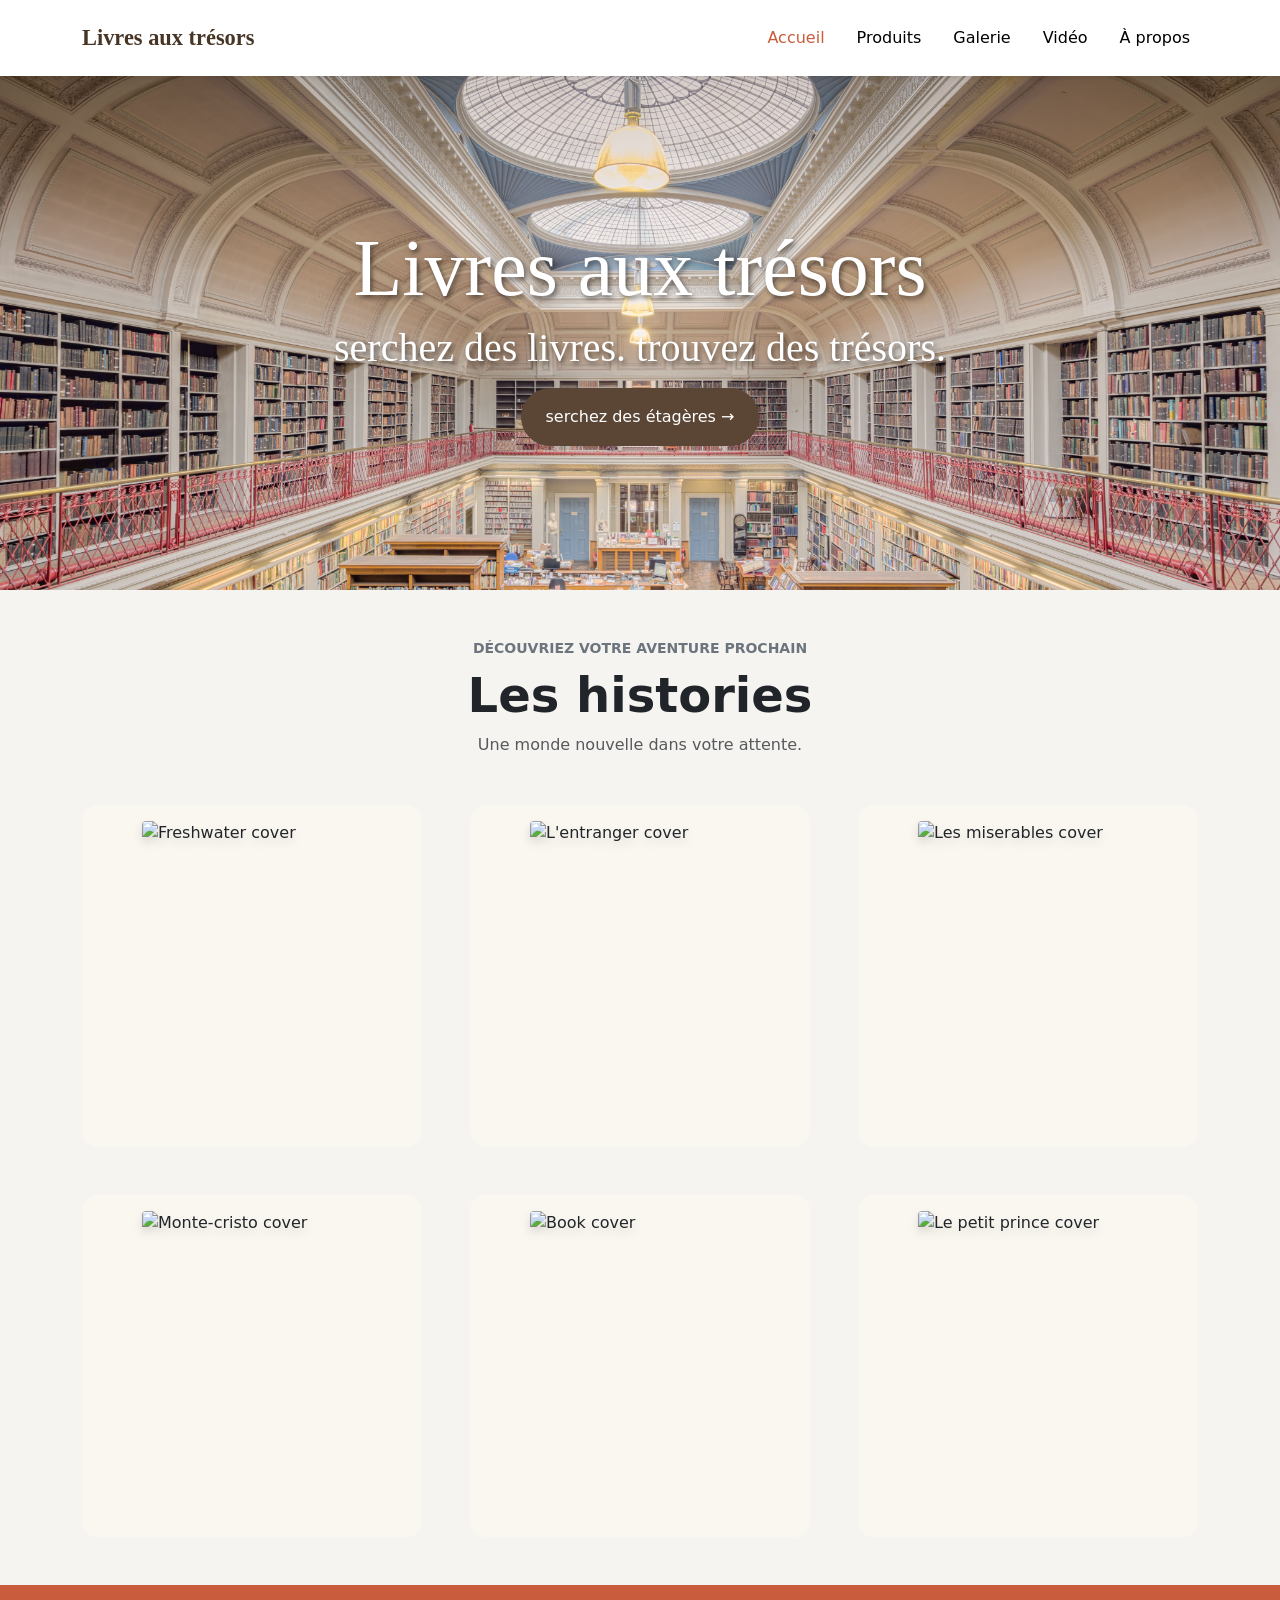
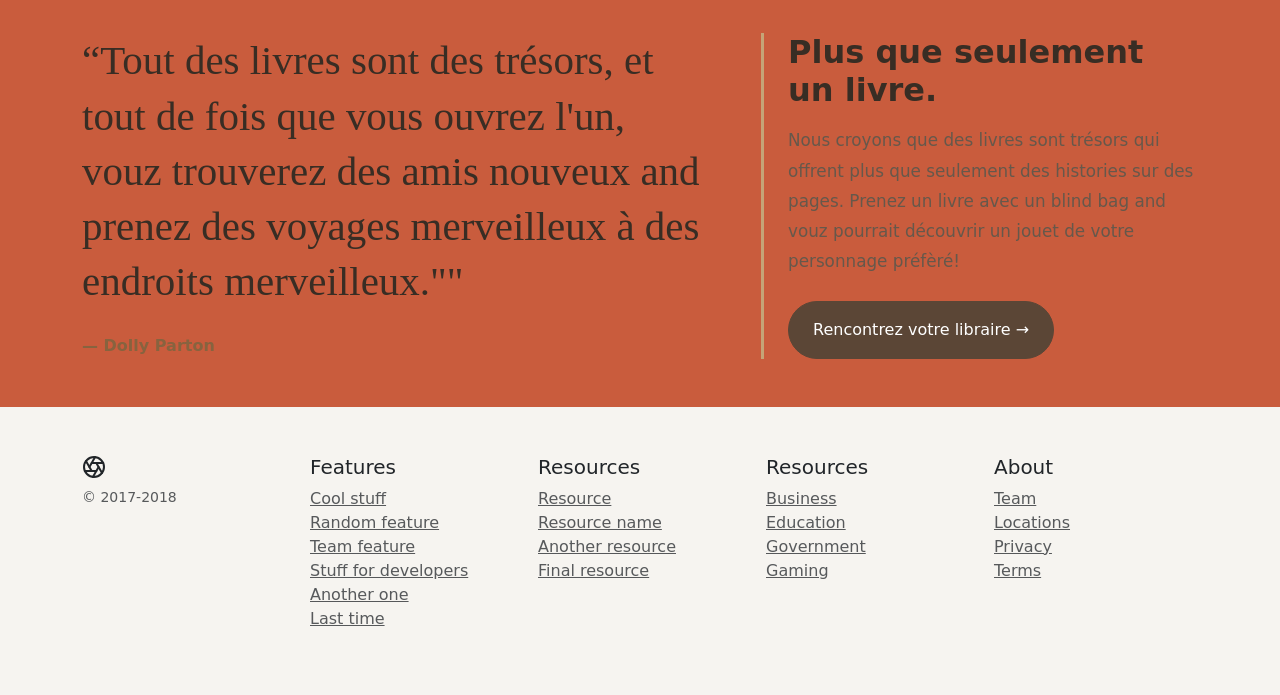
==== docs/index.html @ a3f4bbf1 "Add base directory files - Add static assets to global file  - Recreate templates in base directory" ====
<!doctype html>
<html lang="en">
  <head>
    <meta charset="utf-8">
    <meta name="viewport" content="width=device-width, initial-scale=1, shrink-to-fit=no">
    <meta name="description" content="">
    <meta name="author" content="">
    <link rel="icon" href="static/img/icon.png">

    <title>Accueil</title>

    

    <!-- Bootstrap core CSS -->
    <link href="https://cdn.jsdelivr.net/npm/bootstrap@5.3.8/dist/css/bootstrap.min.css" rel="stylesheet" integrity="sha384-sRIl4kxILFvY47J16cr9ZwB07vP4J8+LH7qKQnuqkuIAvNWLzeN8tE5YBujZqJLB" crossorigin="anonymous">

    <!-- Global css -->
    <link rel="stylesheet" href="static/css/style.css">

    <!-- Custom css-->
    
<link rel="stylesheet" href="static/public/css/style.css">
<link rel="preconnect" href="https://fonts.googleapis.com">
<link rel="preconnect" href="https://fonts.gstatic.com" crossorigin>
<link href="https://fonts.googleapis.com/css2?family=Oswald:wght@200..700&display=swap" rel="stylesheet">


  </head>

  <body>

    <!-- Navigation -->
    <nav class="navbar navbar-expand-lg navbar-light bg-white fixed-top shadow-sm">
        <div class="container">
            <a class="navbar-brand fw-bold" href="index.html">
                Livres aux trésors
            </a>

            <button class="navbar-toggler" type="button"
                    data-bs-toggle="collapse"
                    data-bs-target="#mainNavbar"
                    aria-controls="mainNavbar"
                    aria-expanded="false"
                    aria-label="Toggle navigation">
                <span class="navbar-toggler-icon"></span>
            </button>

            <div class="collapse navbar-collapse" id="mainNavbar">
                <div class="navbar-nav ms-auto align-items-lg-center gap-lg-3">
                    <a class="nav-link  active " href="index.html">Accueil</a>
                    <a class="nav-link " href="products.html">Produits</a>
                    <a class="nav-link " href="gallery.html">Galerie</a>
                    <a class="nav-link " href="video.html">Vidéo</a>
                    <a class="nav-link " href="about.html">À propos</a>
                </div>
            </div>
        </div>
    </nav>

    <!-- Page content -->
    


    <div class="background position-relative overflow-hidden p-3 p-md-5 text-center bg-light">
      <div class="d-flex flex-column flex-nowrap my-5 p-lg-5 mx-auto justify-content-center">
        <h1 class="display-text display-1 font-weight-normal" >Livres aux trésors</h1>
        <p class="display-text lead display-6 font-weight-normal">serchez des livres. trouvez des trésors.</p>
        <div class="search-shelves">
          <a class="btn btn-treasure rounded-pill px-4 py-3" href="products.html">
              serchez des étagères <span aria-hidden="true">→</span>
          </a>
        </div>
      </div>
      <div class="product-device box-shadow d-none d-md-block"></div>
      <div class="product-device product-device-2 box-shadow d-none d-md-block"></div>
    </div>

      <!-- Preview books -->
        <section class="container py-5">
            <div class="text-center mb-5">
                <p class="text-uppercase small fw-bold text-secondary mb-2">Découvriez votre aventure prochain</p>
                <h2 class="display-5 fw-bold">Les histories</h2>
                <p class="text-muted mx-auto" style="max-width: 600px;">
                    Une monde nouvelle dans votre attente.
                </p>
            </div>

            <div class="row row-cols-2 row-cols-md-3 g-4 g-lg-5">
                <div class="col">
                    <div class="book-item h-100">
                        <img src="static/public/img/freshwater.jpg"
                            class="book-cover"
                            alt="Freshwater cover">
                    </div>
                </div>

                <div class="col">
                    <div class="book-item h-100">
                        <img src="static/public/img/lentranger.jpg"
                            class="book-cover"
                            alt="L'entranger cover">
                    </div>
                </div>

                <div class="col">
                    <div class="book-item h-100">
                        <img src="static/public/img/miserables.jpg"
                            class="book-cover"
                            alt="Les miserables cover">
                    </div>
                </div>

                <div class="col">
                    <div class="book-item h-100">
                        <img src="static/public/img/madame.jpg"
                            class="book-cover"
                            alt="Monte-cristo cover">
                    </div>
                </div>

                <div class="col">
                    <div class="book-item h-100">
                        <img src="static/public/img/monte-cristo.jpg"
                            class="book-cover"
                            alt="Book cover">
                    </div>
                </div>

                <div class="col">
                    <div class="book-item h-100">
                        <img src="static/public/img/petit-prince.jpg"
                            class="book-cover"
                            alt="Le petit prince cover">
                    </div>
                </div>
            </div>
        </section>

    <!-- Quote -->
    <section class="quote-block py-5 px-4 px-md-5">
        <div class="container">
            <div class="row align-items-center g-5">
                <div class="col-lg-7">
                    <!-- <p class="text-uppercase fw-bold small quote-eyebrow mb-3">
                        
                    </p> -->

                    <h2 class="quote-heading mb-4">
                        “Tout des livres sont des trésors, et tout de fois que vous ouvrez l'un,
                        vouz trouverez des amis nouveux and prenez des voyages merveilleux à des endroits merveilleux.""
                    </h2>

                    <p class="quote-author mb-0">— Dolly Parton</p>
                </div>

                <div class="col-lg-5">
                    <div class="quote-divider ps-lg-4">
                        <h3 class="h2 fw-bold mb-3">Plus que seulement un livre.</h3>

                        <p class="quote-description mb-4">
                          Nous croyons que des livres sont trésors qui offrent plus que 
                          seulement des histories sur des pages. Prenez un livre avec un 
                          blind bag and vouz pourrait découvrir un jouet de votre 
                          personnage préfèré!
                        </p>

                        <a href="about.html" class="btn btn-treasure rounded-pill px-4 py-3">
                            Rencontrez votre libraire <span aria-hidden="true">→</span>
                        </a>
                    </div>
                </div>
            </div>
        </div>
    </section>
   


    <!-- Footer -->
    <footer class="container py-5">
      <div class="row">
        <div class="col-12 col-md">
          <svg xmlns="http://www.w3.org/2000/svg" width="24" height="24" viewBox="0 0 24 24" fill="none" stroke="currentColor" stroke-width="2" stroke-linecap="round" stroke-linejoin="round" class="d-block mb-2"><circle cx="12" cy="12" r="10"></circle><line x1="14.31" y1="8" x2="20.05" y2="17.94"></line><line x1="9.69" y1="8" x2="21.17" y2="8"></line><line x1="7.38" y1="12" x2="13.12" y2="2.06"></line><line x1="9.69" y1="16" x2="3.95" y2="6.06"></line><line x1="14.31" y1="16" x2="2.83" y2="16"></line><line x1="16.62" y1="12" x2="10.88" y2="21.94"></line></svg>
          <small class="d-block mb-3 text-muted">&copy; 2017-2018</small>
        </div>
        <div class="col-6 col-md">
          <h5>Features</h5>
          <ul class="list-unstyled text-small">
            <li><a class="text-muted" href="#">Cool stuff</a></li>
            <li><a class="text-muted" href="#">Random feature</a></li>
            <li><a class="text-muted" href="#">Team feature</a></li>
            <li><a class="text-muted" href="#">Stuff for developers</a></li>
            <li><a class="text-muted" href="#">Another one</a></li>
            <li><a class="text-muted" href="#">Last time</a></li>
          </ul>
        </div>
        <div class="col-6 col-md">
          <h5>Resources</h5>
          <ul class="list-unstyled text-small">
            <li><a class="text-muted" href="#">Resource</a></li>
            <li><a class="text-muted" href="#">Resource name</a></li>
            <li><a class="text-muted" href="#">Another resource</a></li>
            <li><a class="text-muted" href="#">Final resource</a></li>
          </ul>
        </div>
        <div class="col-6 col-md">
          <h5>Resources</h5>
          <ul class="list-unstyled text-small">
            <li><a class="text-muted" href="#">Business</a></li>
            <li><a class="text-muted" href="#">Education</a></li>
            <li><a class="text-muted" href="#">Government</a></li>
            <li><a class="text-muted" href="#">Gaming</a></li>
          </ul>
        </div>
        <div class="col-6 col-md">
          <h5>About</h5>
          <ul class="list-unstyled text-small">
            <li><a class="text-muted" href="#">Team</a></li>
            <li><a class="text-muted" href="#">Locations</a></li>
            <li><a class="text-muted" href="#">Privacy</a></li>
            <li><a class="text-muted" href="#">Terms</a></li>
          </ul>
        </div>
      </div>
    </footer>

    <!-- Bootstrap core JavaScript -->
    <script src="https://cdn.jsdelivr.net/npm/bootstrap@5.3.8/dist/js/bootstrap.bundle.min.js" integrity="sha384-FKyoEForCGlyvwx9Hj09JcYn3nv7wiPVlz7YYwJrWVcXK/BmnVDxM+D2scQbITxI" crossorigin="anonymous"></script>
  
    <!-- Custom js -->
    
    
  </body>
</html>
---- docs/static/css/style.css ----
.active {
    font-weight: bold;
    color: #C95C3D!important;
}

body {
    background-color: #f6f4f0;
    padding-top: 76px;
}


/* Book gallery */
.book-item {
    display: flex;
    align-items: center;
    justify-content: center;
    padding: 1rem;
    background: #faf7f1;
    border-radius: 1rem;
    transition: transform 0.25s ease, box-shadow 0.25s ease;
}

.book-item:hover {
    transform: translateY(-6px);
    box-shadow: 0 12px 28px rgba(44, 35, 25, 0.12);
}

.book-cover {
    display: block;
    width: 100%;
    max-width: 220px;
    height: 310px;
    object-fit: contain;
    border-radius: 0.25rem;
    filter: drop-shadow(0 5px 5px rgba(0, 0, 0, 0.12));
}

/* Quote section */
.quote-block {
    background-color: #f3eadb;
    color: #382d24;
}

.quote-eyebrow {
    letter-spacing: 0.16em;
    color: #87633f;
}

.quote-heading {
    font-family: Georgia, "Times New Roman", serif;
    font-size: clamp(1.8rem, 3.2vw, 3rem);
    line-height: 1.35;
    font-weight: 400;
}

.quote-author {
    font-weight: 600;
    color: #87633f;
}

.quote-divider {
    border-left: 3px solid #c5a477;
}

.quote-description {
    color: #66584b;
    font-size: 1.05rem;
    line-height: 1.8;
}

.btn-treasure {
    background-color: #5b4636;
    color: #fff;
    border: 1px solid #5b4636;
    transition: background-color 0.2s ease;
}

.btn-treasure:hover {
    background-color: #3e2e23;
    color: #fff;
    border-color: #3e2e23;
}

/* Smaller screens */
@media (max-width: 991.98px) {
    .quote-divider {
        border-left: none;
        border-top: 2px solid #c5a477;
        padding-top: 2rem;
        padding-left: 0 !important;
    }
}

@media (max-width: 575.98px) {
    .book-item {
        padding: 0.5rem;
    }

    .book-cover {
        height: 230px;
    }

    .quote-block {
        padding-top: 3rem !important;
        padding-bottom: 3rem !important;
    }
}


/* Keep the navbar visible while scrolling */
.navbar.fixed-top {
    z-index: 1030;
    min-height: 76px;
    padding: 0.8rem 0;
}

.navbar-brand {
    color: #473526 !important;
    font-family: Georgia, "Times New Roman", serif;
    font-size: 1.4rem;
}

.navbar .nav-link {
    color: black;
    font-weight: 500;
    transition: color 0.2s ease;
}

.navbar .nav-link:hover {
    color: #C95C3D;
}

/* Landing hero */
.hero-section {
    position: relative;
    min-height: 100vh;
    padding: 120px 1.5rem 80px;
    display: flex;
    align-items: center;
    justify-content: center;
    overflow: hidden;

    background-image: url('img/background.jpg');
    background-size: cover;
    background-position: center;
    background-repeat: no-repeat;

    color: #fff;
}

/* Darken the image so the text remains readable */
.hero-overlay {
    position: absolute;
    inset: 0;
    background: linear-gradient(
        135deg,
        rgba(29, 23, 18, 0.76),
        rgba(45, 33, 23, 0.43)
    );
}

.hero-content {
    position: relative;
    z-index: 1;
    max-width: 900px;
}

.hero-eyebrow {
    margin-bottom: 1.5rem;
    font-size: 0.8rem;
    font-weight: 600;
    letter-spacing: 0.3em;
    color: #e5c69d;
}

.hero-title {
    margin-bottom: 1.5rem;
    font-family: Georgia, "Times New Roman", serif;
    font-size: clamp(3.5rem, 9vw, 7.5rem);
    font-weight: 400;
    line-height: 0.98;
    letter-spacing: -0.045em;
}

.hero-title span {
    color: #e7c69b;
    font-style: italic;
}

.hero-subtitle {
    margin-bottom: 2.5rem;
    font-family: Georgia, "Times New Roman", serif;
    font-size: clamp(1.15rem, 2.5vw, 1.7rem);
    color: rgba(255, 255, 255, 0.9);
}

/* Main call-to-action */
.hero-search-link {
    display: inline-flex;
    align-items: center;
    justify-content: center;
    gap: 1.5rem;
    padding: 1rem 1.5rem;
    min-width: 260px;

    background: #f2e4d0;
    color: #473526;
    border: 1px solid #f2e4d0;
    border-radius: 4px;

    font-weight: 600;
    text-decoration: none;
    transition: background 0.25s ease,
                color 0.25s ease,
                transform 0.25s ease;
}

.hero-search-link:hover {
    background: #fff;
    color: #473526;
    transform: translateY(-3px);
}

.hero-footnote {
    margin-top: 1.5rem;
    font-size: 0.9rem;
    color: rgba(255, 255, 255, 0.8);
}

.hero-bottom-label {
    position: absolute;
    z-index: 1;
    bottom: 1.5rem;
    left: 1rem;
    right: 1rem;
    text-align: center;
    font-size: 0.65rem;
    letter-spacing: 0.25em;
    color: rgba(255, 255, 255, 0.75);
}

@media (max-width: 575.98px) {
    .navbar.fixed-top {
        min-height: 64px;
    }

    .hero-section {
        padding: 100px 1rem 70px;
    }

    .hero-eyebrow {
        font-size: 0.65rem;
        letter-spacing: 0.18em;
    }

    .hero-search-link {
        width: 100%;
        max-width: 320px;
    }
}

/* =====================
*  public style.css
   ===================== */

   .background {
    background-image: url('../img/background.jpg');
    background-size: cover;
    background-position: center;
    background-repeat: no-repeat;
    background-attachment: fixed; 
    width: 100%;
}

.display-text {
    color: #FFFFFF;
    text-shadow: 2px 3px 5px rgba(0,0,0,0.5);
    color: #FFFFFF;
    font-family: 'Oswald - Bold.woff2' !important;
}


/* =========================
*   BOOKS
   ========================= */

   .book {
    width: 400px;
    height: 600px;
   }

/* =========================
*   QUOTE
   ========================= */

.quote-block {
    background-color: #C95C3D;
    min-height: 300px;
    padding: 10px;
}
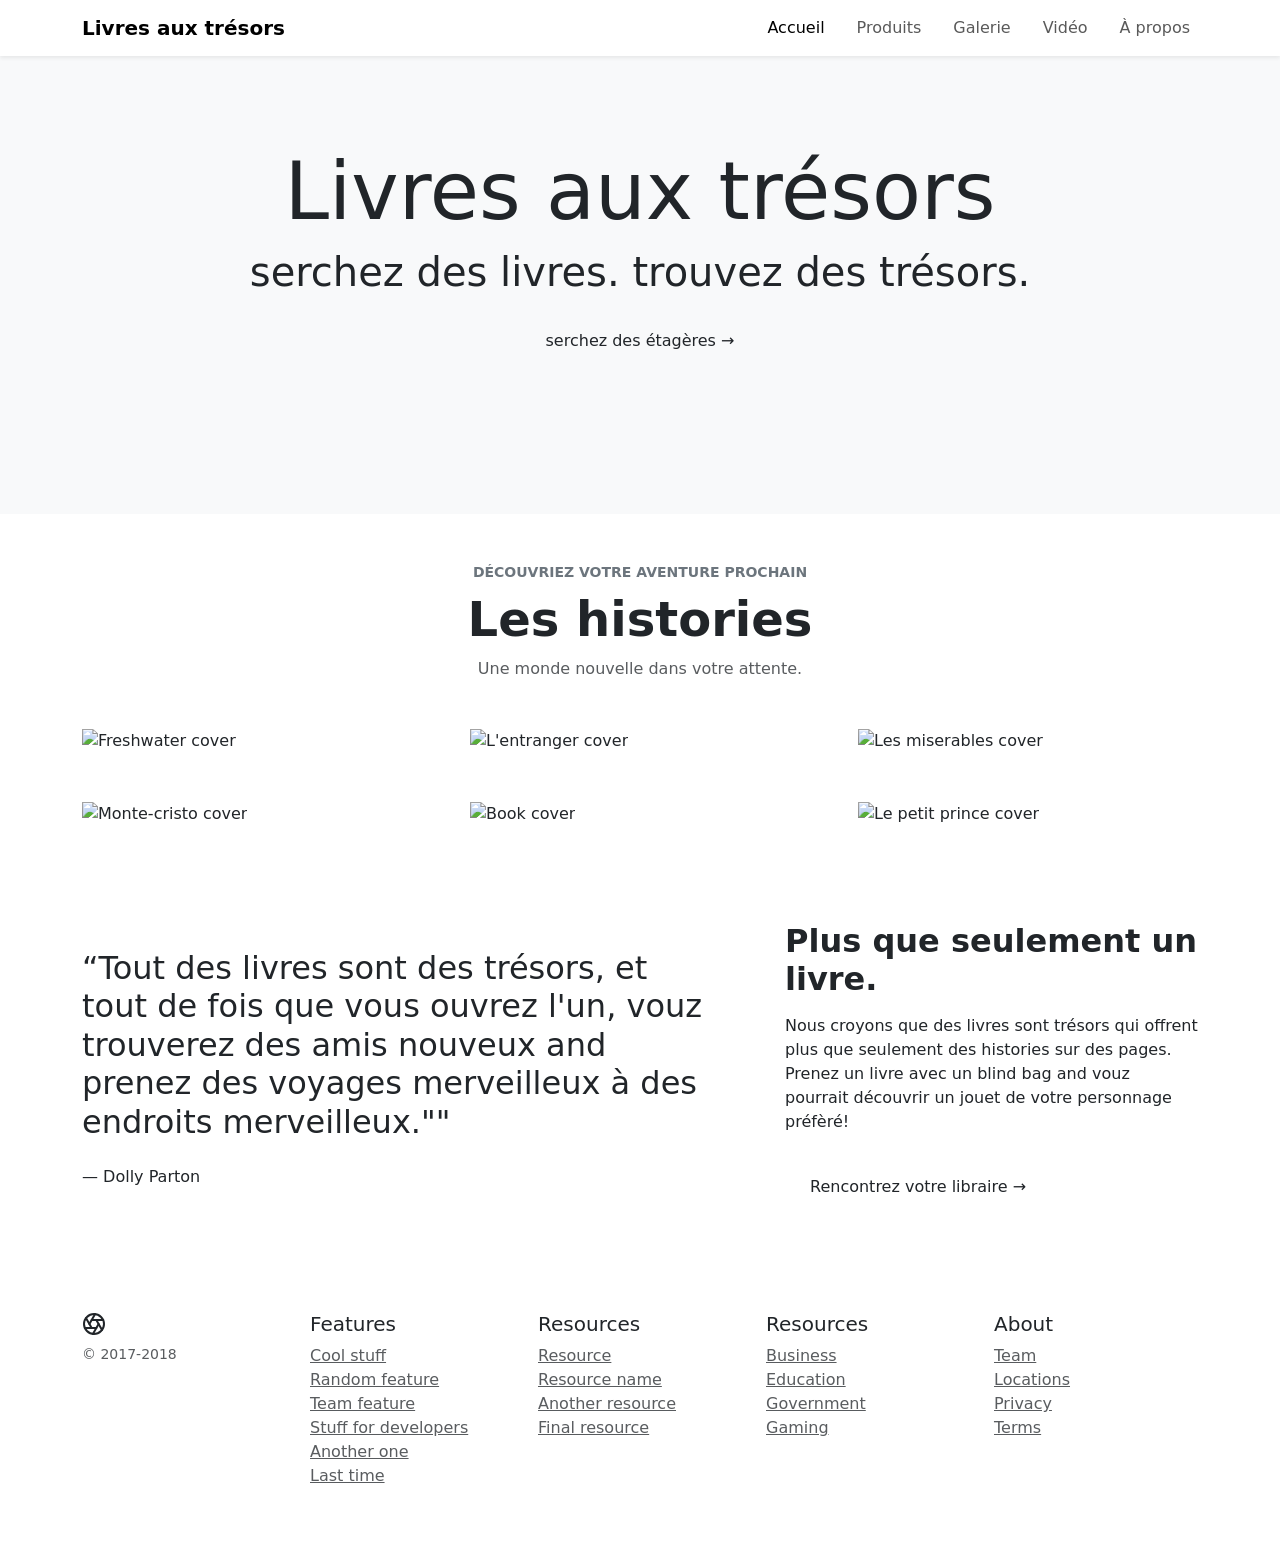
==== commit bebfd915: "Update file sources" ====
--- a/docs/index.html
+++ b/docs/index.html
@@ -1,4 +1,3 @@
-
 
 <!doctype html>
 <html lang="en">
@@ -17,14 +16,14 @@
     <link href="https://cdn.jsdelivr.net/npm/bootstrap@5.3.8/dist/css/bootstrap.min.css" rel="stylesheet" integrity="sha384-sRIl4kxILFvY47J16cr9ZwB07vP4J8+LH7qKQnuqkuIAvNWLzeN8tE5YBujZqJLB" crossorigin="anonymous">
 
     <!-- Global css -->
-    <link rel="stylesheet" href="static/css/style.css">
+    <link rel="stylesheet" href="css/style.css">
 
     <!-- Custom css-->
     
-<link rel="stylesheet" href="static/public/css/style.css">
-<link rel="preconnect" href="https://fonts.googleapis.com">
-<link rel="preconnect" href="https://fonts.gstatic.com" crossorigin>
-<link href="https://fonts.googleapis.com/css2?family=Oswald:wght@200..700&display=swap" rel="stylesheet">
+    <link rel="stylesheet" href="static/public/css/style.css">
+    <link rel="preconnect" href="https://fonts.googleapis.com">
+    <link rel="preconnect" href="https://fonts.gstatic.com" crossorigin>
+    <link href="https://fonts.googleapis.com/css2?family=Oswald:wght@200..700&display=swap" rel="stylesheet">
 
 
   </head>
@@ -60,9 +59,6 @@
     </nav>
 
     <!-- Page content -->
-    
-
-
     <div class="background position-relative overflow-hidden p-3 p-md-5 text-center bg-light">
       <div class="d-flex flex-column flex-nowrap my-5 p-lg-5 mx-auto justify-content-center">
         <h1 class="display-text display-1 font-weight-normal" >Livres aux trésors</h1>
@@ -230,6 +226,5 @@
   
     <!-- Custom js -->
     
-    
   </body>
 </html>
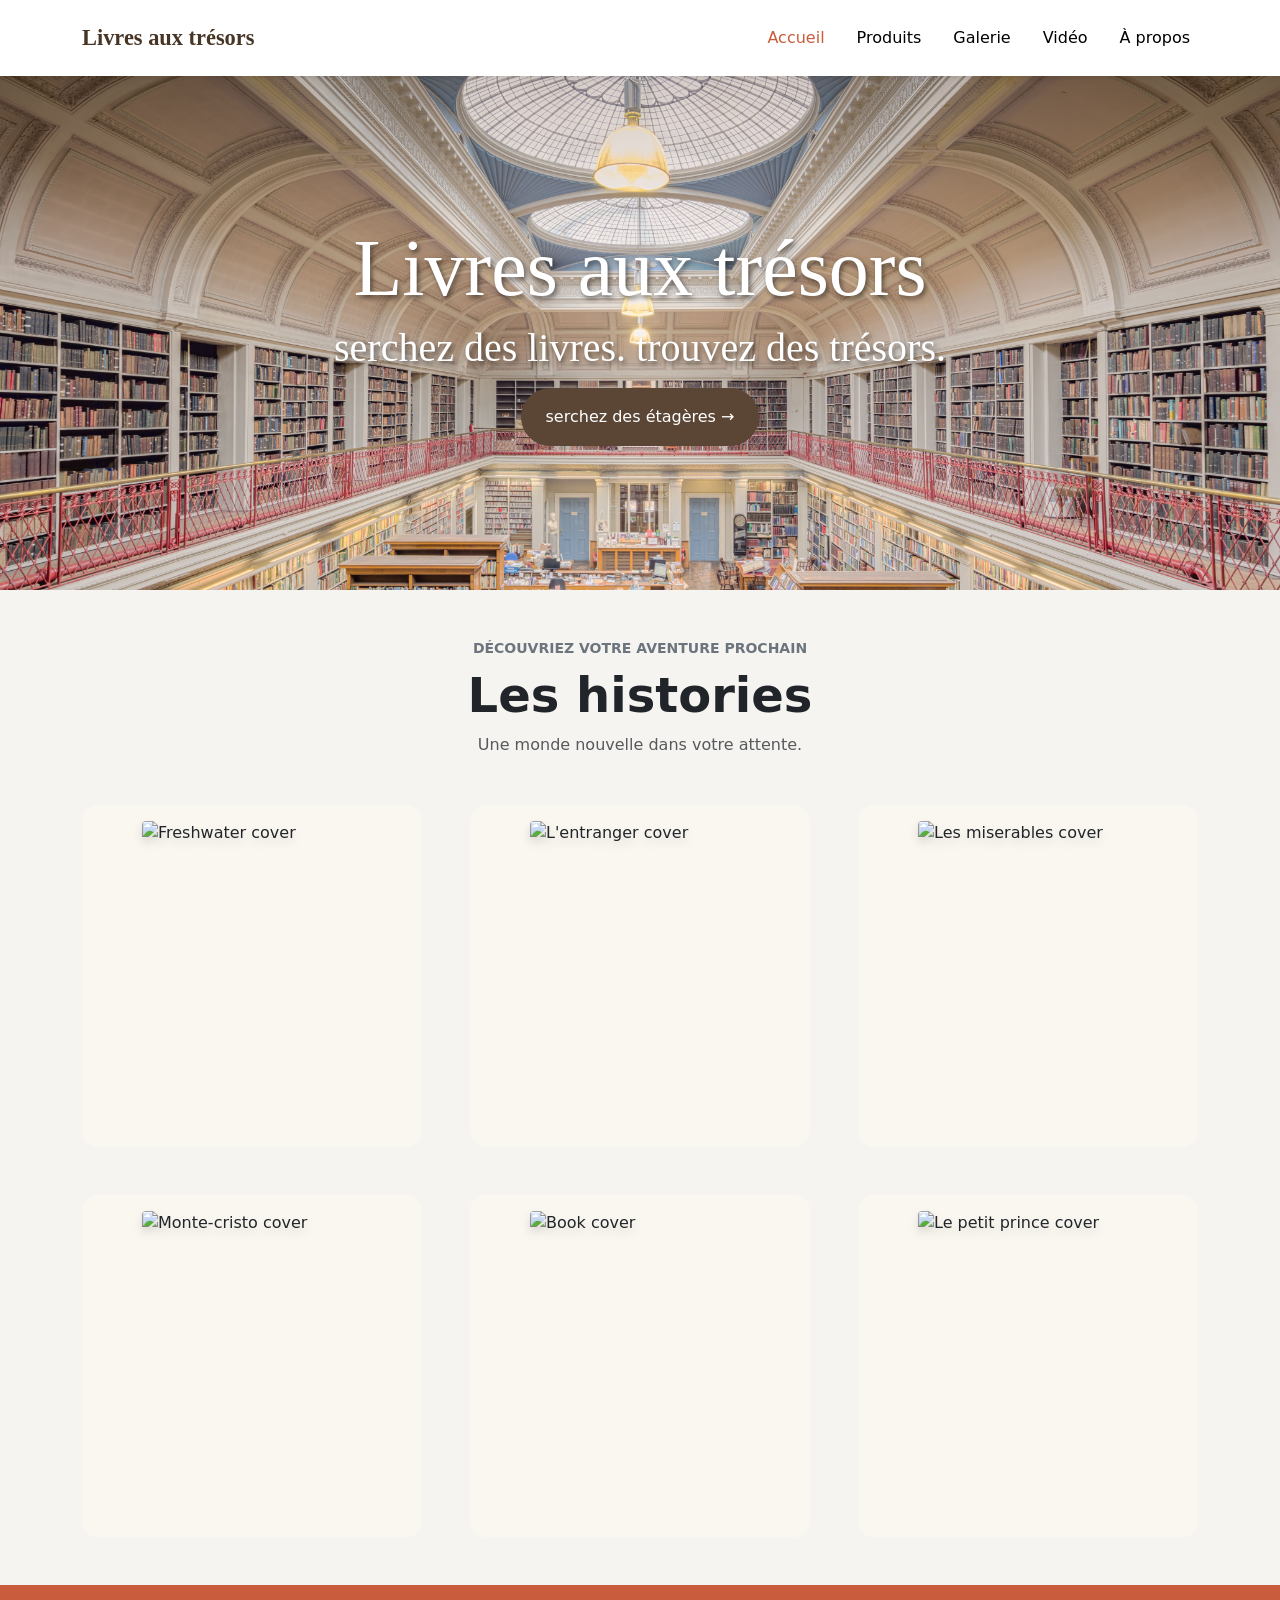
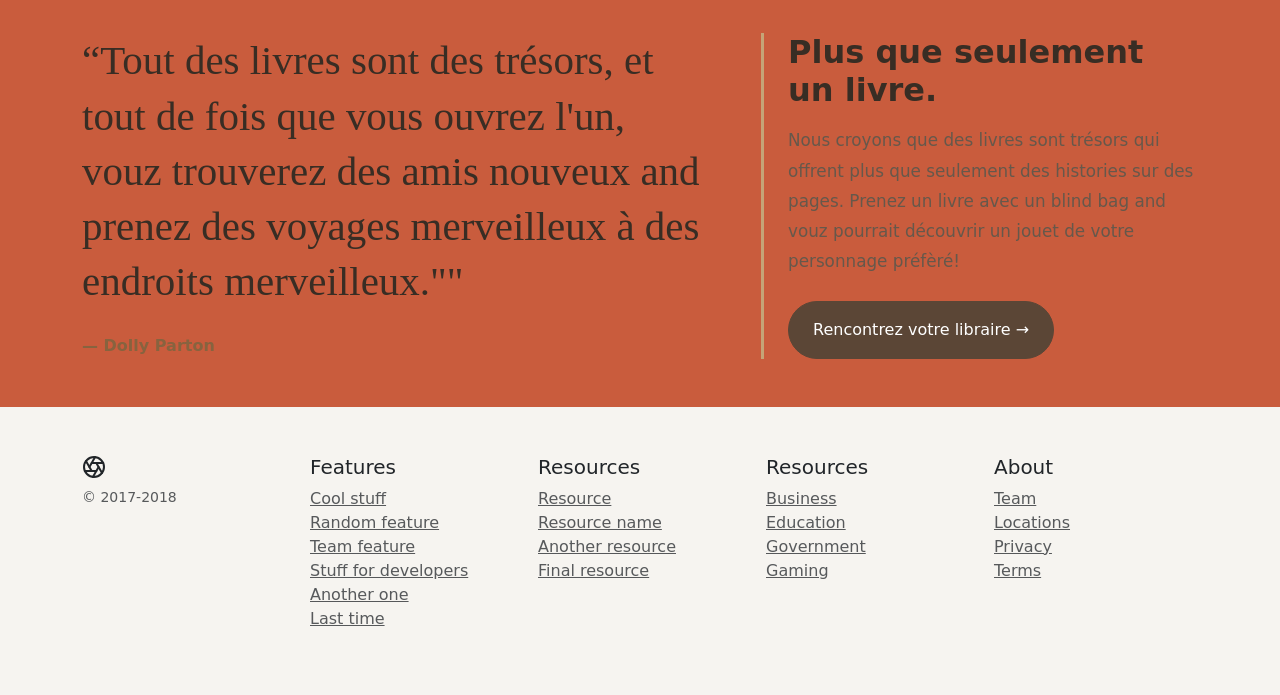
==== commit c5061321: "Fix style links" ====
--- a/docs/index.html
+++ b/docs/index.html
@@ -16,11 +16,11 @@
     <link href="https://cdn.jsdelivr.net/npm/bootstrap@5.3.8/dist/css/bootstrap.min.css" rel="stylesheet" integrity="sha384-sRIl4kxILFvY47J16cr9ZwB07vP4J8+LH7qKQnuqkuIAvNWLzeN8tE5YBujZqJLB" crossorigin="anonymous">
 
     <!-- Global css -->
-    <link rel="stylesheet" href="css/style.css">
+    <link rel="stylesheet" href="./static/css/style.css">
 
     <!-- Custom css-->
     
-    <link rel="stylesheet" href="static/public/css/style.css">
+    <link rel="stylesheet" href="../apps/public/static/public/css/style.css">
     <link rel="preconnect" href="https://fonts.googleapis.com">
     <link rel="preconnect" href="https://fonts.gstatic.com" crossorigin>
     <link href="https://fonts.googleapis.com/css2?family=Oswald:wght@200..700&display=swap" rel="stylesheet">
--- a/docs/static/css/style.css
+++ b/docs/static/css/style.css
@@ -0,0 +1,301 @@
+
+.active {
+    font-weight: bold;
+    color: #C95C3D!important;
+}
+
+body {
+    background-color: #f6f4f0;
+    padding-top: 76px;
+}
+
+
+/* Book gallery */
+.book-item {
+    display: flex;
+    align-items: center;
+    justify-content: center;
+    padding: 1rem;
+    background: #faf7f1;
+    border-radius: 1rem;
+    transition: transform 0.25s ease, box-shadow 0.25s ease;
+}
+
+.book-item:hover {
+    transform: translateY(-6px);
+    box-shadow: 0 12px 28px rgba(44, 35, 25, 0.12);
+}
+
+.book-cover {
+    display: block;
+    width: 100%;
+    max-width: 220px;
+    height: 310px;
+    object-fit: contain;
+    border-radius: 0.25rem;
+    filter: drop-shadow(0 5px 5px rgba(0, 0, 0, 0.12));
+}
+
+/* Quote section */
+.quote-block {
+    background-color: #f3eadb;
+    color: #382d24;
+}
+
+.quote-eyebrow {
+    letter-spacing: 0.16em;
+    color: #87633f;
+}
+
+.quote-heading {
+    font-family: Georgia, "Times New Roman", serif;
+    font-size: clamp(1.8rem, 3.2vw, 3rem);
+    line-height: 1.35;
+    font-weight: 400;
+}
+
+.quote-author {
+    font-weight: 600;
+    color: #87633f;
+}
+
+.quote-divider {
+    border-left: 3px solid #c5a477;
+}
+
+.quote-description {
+    color: #66584b;
+    font-size: 1.05rem;
+    line-height: 1.8;
+}
+
+.btn-treasure {
+    background-color: #5b4636;
+    color: #fff;
+    border: 1px solid #5b4636;
+    transition: background-color 0.2s ease;
+}
+
+.btn-treasure:hover {
+    background-color: #3e2e23;
+    color: #fff;
+    border-color: #3e2e23;
+}
+
+/* Smaller screens */
+@media (max-width: 991.98px) {
+    .quote-divider {
+        border-left: none;
+        border-top: 2px solid #c5a477;
+        padding-top: 2rem;
+        padding-left: 0 !important;
+    }
+}
+
+@media (max-width: 575.98px) {
+    .book-item {
+        padding: 0.5rem;
+    }
+
+    .book-cover {
+        height: 230px;
+    }
+
+    .quote-block {
+        padding-top: 3rem !important;
+        padding-bottom: 3rem !important;
+    }
+}
+
+
+/* Keep the navbar visible while scrolling */
+.navbar.fixed-top {
+    z-index: 1030;
+    min-height: 76px;
+    padding: 0.8rem 0;
+}
+
+.navbar-brand {
+    color: #473526 !important;
+    font-family: Georgia, "Times New Roman", serif;
+    font-size: 1.4rem;
+}
+
+.navbar .nav-link {
+    color: black;
+    font-weight: 500;
+    transition: color 0.2s ease;
+}
+
+.navbar .nav-link:hover {
+    color: #C95C3D;
+}
+
+/* Landing hero */
+.hero-section {
+    position: relative;
+    min-height: 100vh;
+    padding: 120px 1.5rem 80px;
+    display: flex;
+    align-items: center;
+    justify-content: center;
+    overflow: hidden;
+
+    background-image: url('img/background.jpg');
+    background-size: cover;
+    background-position: center;
+    background-repeat: no-repeat;
+
+    color: #fff;
+}
+
+/* Darken the image so the text remains readable */
+.hero-overlay {
+    position: absolute;
+    inset: 0;
+    background: linear-gradient(
+        135deg,
+        rgba(29, 23, 18, 0.76),
+        rgba(45, 33, 23, 0.43)
+    );
+}
+
+.hero-content {
+    position: relative;
+    z-index: 1;
+    max-width: 900px;
+}
+
+.hero-eyebrow {
+    margin-bottom: 1.5rem;
+    font-size: 0.8rem;
+    font-weight: 600;
+    letter-spacing: 0.3em;
+    color: #e5c69d;
+}
+
+.hero-title {
+    margin-bottom: 1.5rem;
+    font-family: Georgia, "Times New Roman", serif;
+    font-size: clamp(3.5rem, 9vw, 7.5rem);
+    font-weight: 400;
+    line-height: 0.98;
+    letter-spacing: -0.045em;
+}
+
+.hero-title span {
+    color: #e7c69b;
+    font-style: italic;
+}
+
+.hero-subtitle {
+    margin-bottom: 2.5rem;
+    font-family: Georgia, "Times New Roman", serif;
+    font-size: clamp(1.15rem, 2.5vw, 1.7rem);
+    color: rgba(255, 255, 255, 0.9);
+}
+
+/* Main call-to-action */
+.hero-search-link {
+    display: inline-flex;
+    align-items: center;
+    justify-content: center;
+    gap: 1.5rem;
+    padding: 1rem 1.5rem;
+    min-width: 260px;
+
+    background: #f2e4d0;
+    color: #473526;
+    border: 1px solid #f2e4d0;
+    border-radius: 4px;
+
+    font-weight: 600;
+    text-decoration: none;
+    transition: background 0.25s ease,
+                color 0.25s ease,
+                transform 0.25s ease;
+}
+
+.hero-search-link:hover {
+    background: #fff;
+    color: #473526;
+    transform: translateY(-3px);
+}
+
+.hero-footnote {
+    margin-top: 1.5rem;
+    font-size: 0.9rem;
+    color: rgba(255, 255, 255, 0.8);
+}
+
+.hero-bottom-label {
+    position: absolute;
+    z-index: 1;
+    bottom: 1.5rem;
+    left: 1rem;
+    right: 1rem;
+    text-align: center;
+    font-size: 0.65rem;
+    letter-spacing: 0.25em;
+    color: rgba(255, 255, 255, 0.75);
+}
+
+@media (max-width: 575.98px) {
+    .navbar.fixed-top {
+        min-height: 64px;
+    }
+
+    .hero-section {
+        padding: 100px 1rem 70px;
+    }
+
+    .hero-eyebrow {
+        font-size: 0.65rem;
+        letter-spacing: 0.18em;
+    }
+
+    .hero-search-link {
+        width: 100%;
+        max-width: 320px;
+    }
+}
+
+/* =====================
+*  public style.css
+   ===================== */
+
+   .background {
+    background-image: url('../img/background.jpg');
+    background-size: cover;
+    background-position: center;
+    background-repeat: no-repeat;
+    background-attachment: fixed; 
+    width: 100%;
+}
+
+.display-text {
+    color: #FFFFFF;
+    text-shadow: 2px 3px 5px rgba(0,0,0,0.5);
+    color: #FFFFFF;
+    font-family: 'Oswald - Bold.woff2' !important;
+}
+
+
+/* =========================
+*   BOOKS
+   ========================= */
+
+   .book {
+    width: 400px;
+    height: 600px;
+   }
+
+/* =========================
+*   QUOTE
+   ========================= */
+
+.quote-block {
+    background-color: #C95C3D;
+    min-height: 300px;
+    padding: 10px;
+}
--- a/apps/public/static/public/css/style.css
+++ b/apps/public/static/public/css/style.css
@@ -0,0 +1,35 @@
+.background {
+    background-image: url('../img/background.jpg');
+    background-size: cover;
+    background-position: center;
+    background-repeat: no-repeat;
+    background-attachment: fixed; 
+    width: 100%;
+}
+
+.display-text {
+    color: #FFFFFF;
+    text-shadow: 2px 3px 5px rgba(0,0,0,0.5);
+    color: #FFFFFF;
+    font-family: 'Oswald - Bold.woff2' !important;
+}
+
+
+/* =========================
+*   BOOKS
+   ========================= */
+
+   .book {
+    width: 400px;
+    height: 600px;
+   }
+
+/* =========================
+*   QUOTE
+   ========================= */
+
+.quote-block {
+    background-color: #C95C3D;
+    min-height: 300px;
+    padding: 10px;
+}
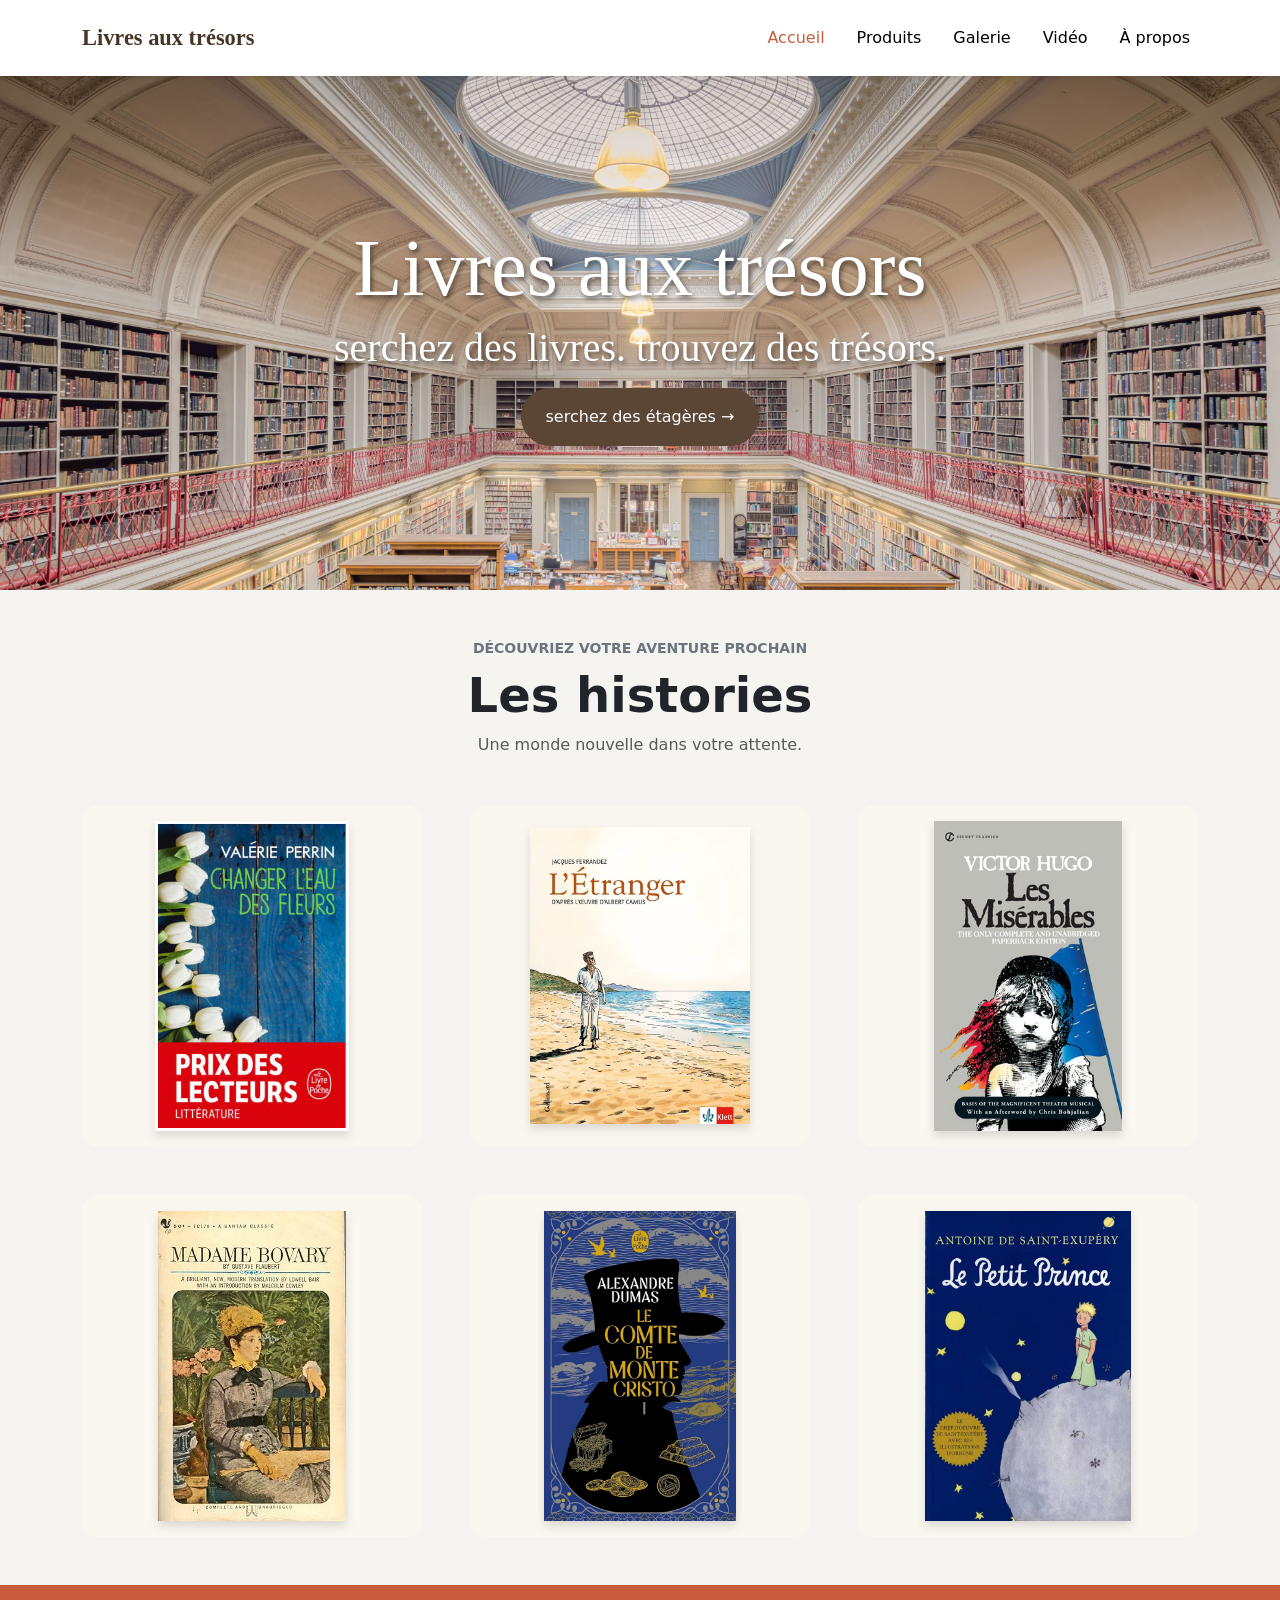
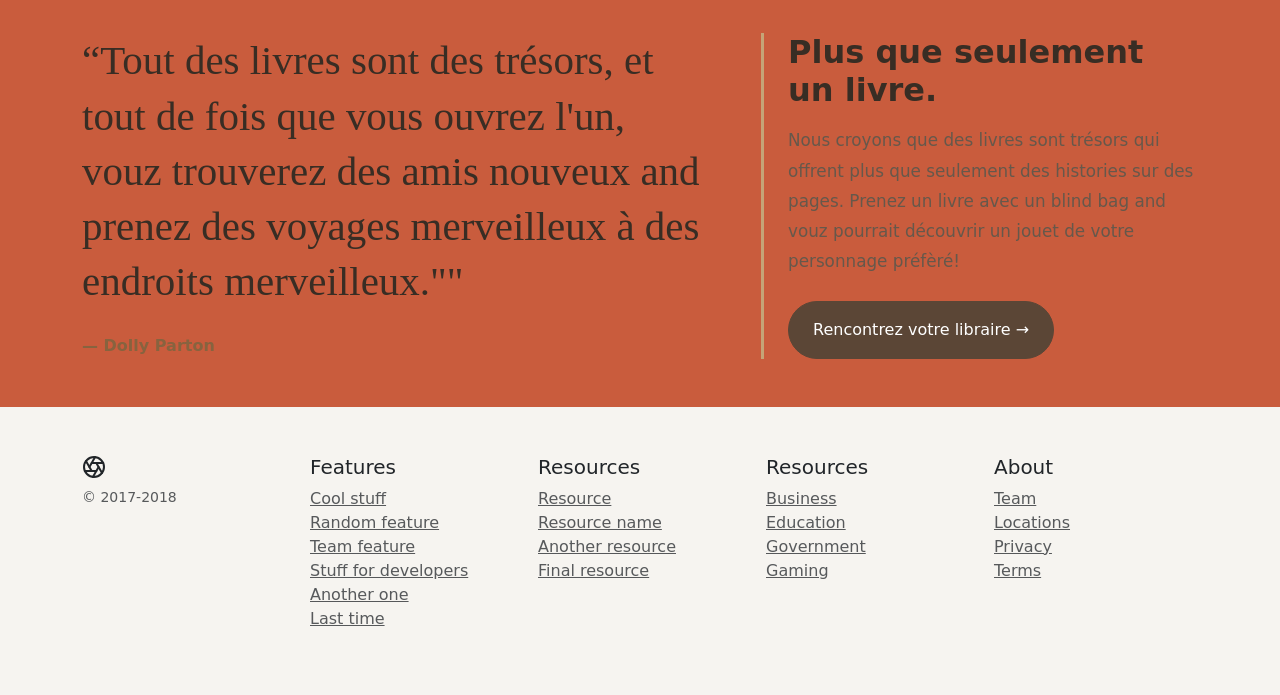
==== commit 1c04bd7a: "Fix file paths" ====
--- a/docs/index.html
+++ b/docs/index.html
@@ -86,7 +86,7 @@
             <div class="row row-cols-2 row-cols-md-3 g-4 g-lg-5">
                 <div class="col">
                     <div class="book-item h-100">
-                        <img src="static/public/img/freshwater.jpg"
+                        <img src="./static/img/freshwater.jpg"
                             class="book-cover"
                             alt="Freshwater cover">
                     </div>
@@ -94,7 +94,7 @@
 
                 <div class="col">
                     <div class="book-item h-100">
-                        <img src="static/public/img/lentranger.jpg"
+                        <img src="./static/img/lentranger.jpg"
                             class="book-cover"
                             alt="L'entranger cover">
                     </div>
@@ -102,7 +102,7 @@
 
                 <div class="col">
                     <div class="book-item h-100">
-                        <img src="static/public/img/miserables.jpg"
+                        <img src="./static/img/miserables.jpg"
                             class="book-cover"
                             alt="Les miserables cover">
                     </div>
@@ -110,7 +110,7 @@
 
                 <div class="col">
                     <div class="book-item h-100">
-                        <img src="static/public/img/madame.jpg"
+                        <img src="./static/img/madame.jpg"
                             class="book-cover"
                             alt="Monte-cristo cover">
                     </div>
@@ -118,7 +118,7 @@
 
                 <div class="col">
                     <div class="book-item h-100">
-                        <img src="static/public/img/monte-cristo.jpg"
+                        <img src="./static/img/monte-cristo.jpg"
                             class="book-cover"
                             alt="Book cover">
                     </div>
@@ -126,7 +126,7 @@
 
                 <div class="col">
                     <div class="book-item h-100">
-                        <img src="static/public/img/petit-prince.jpg"
+                        <img src="./static/img/petit-prince.jpg"
                             class="book-cover"
                             alt="Le petit prince cover">
                     </div>
